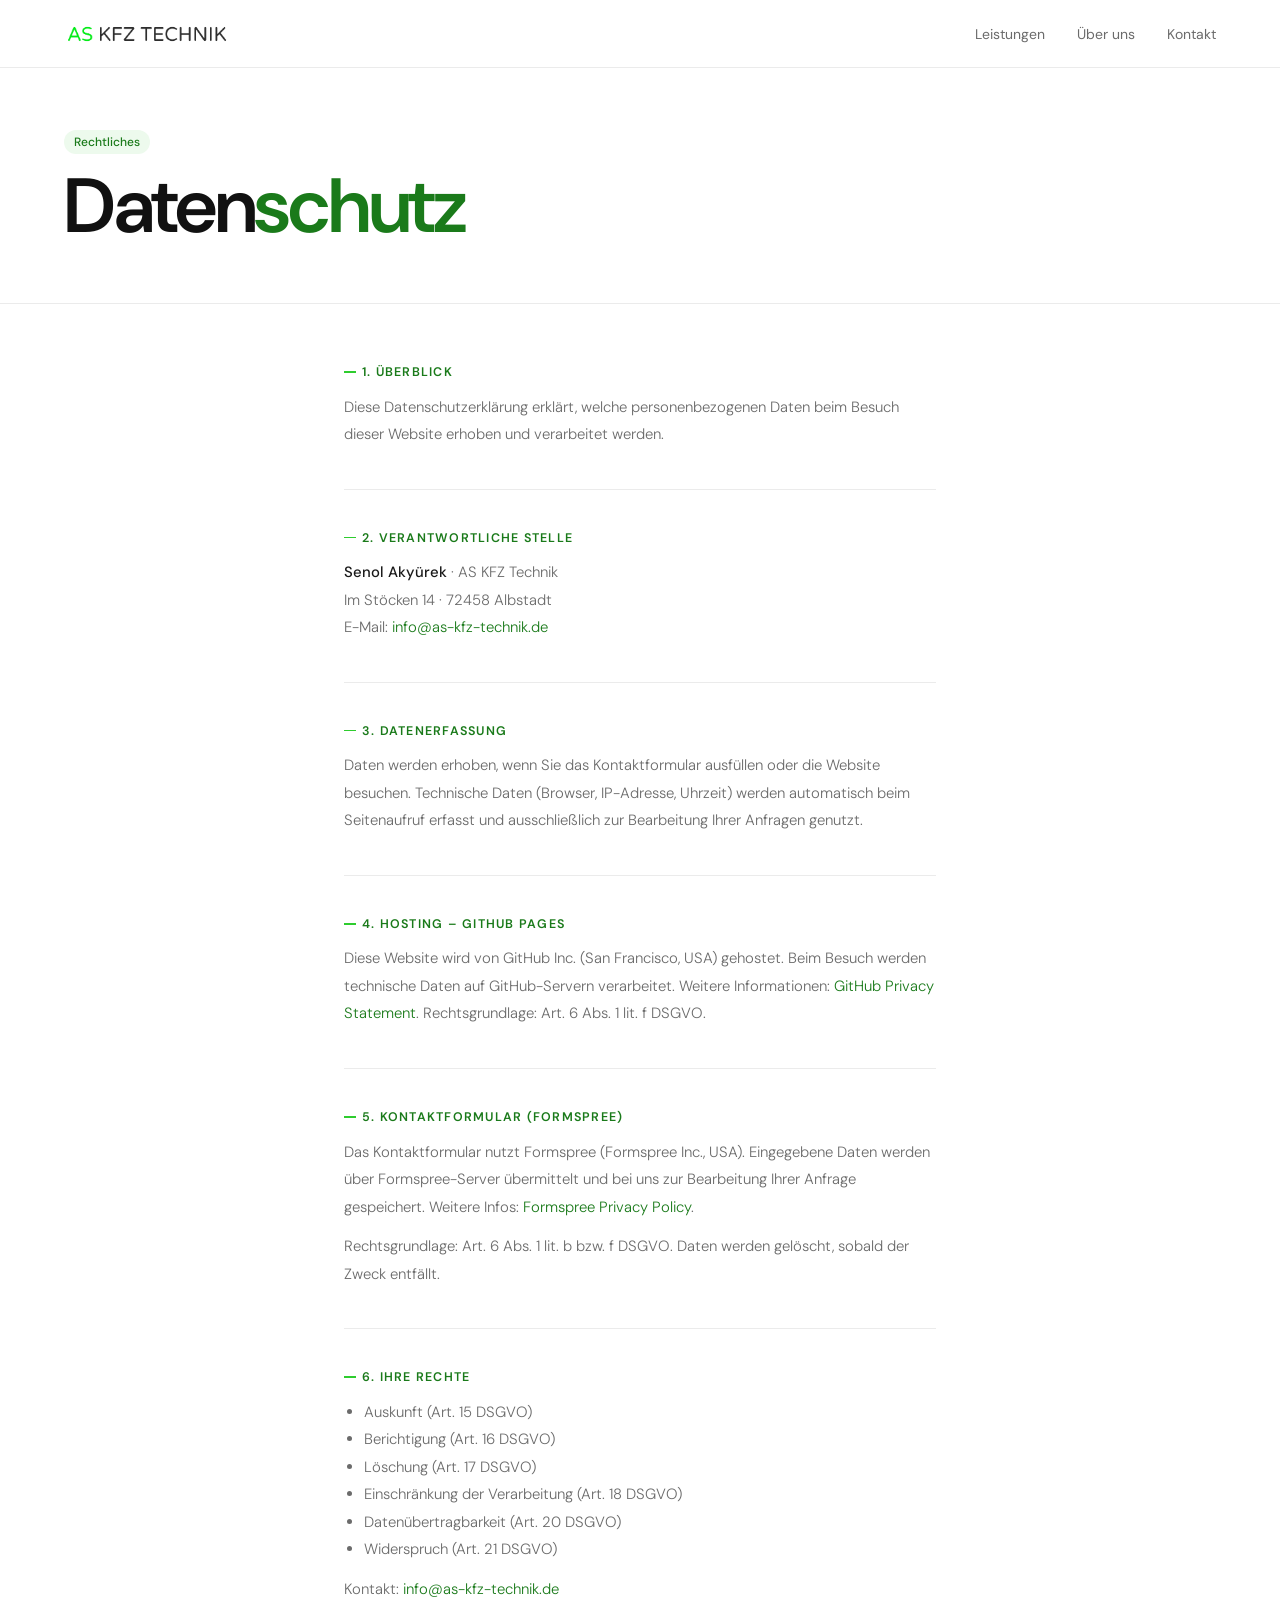
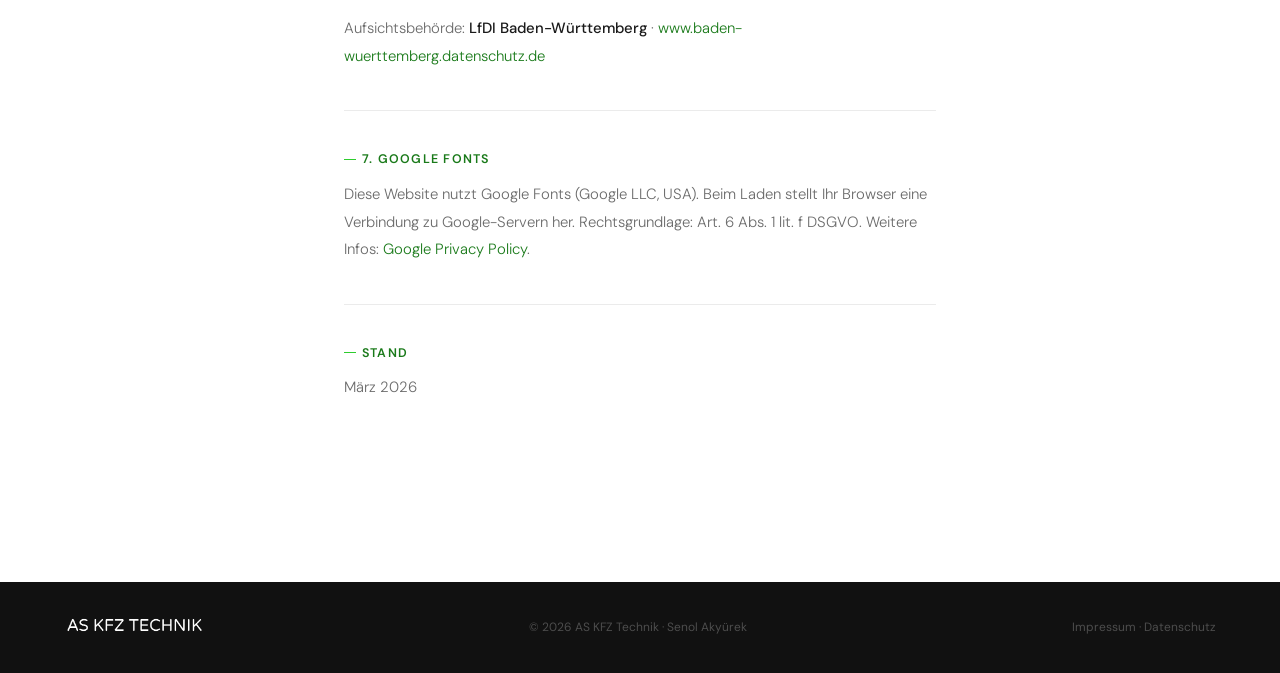
==== datenschutz.html @ 92daed66 "Add files via upload" ====
<!DOCTYPE html>
<html lang="de">
<head>
<meta charset="UTF-8">
<meta name="viewport" content="width=device-width, initial-scale=1.0">
<link rel="icon" type="image/svg+xml" href="favicon.svg">
<title>Datenschutz – AS KFZ Technik</title>
<link href="https://fonts.googleapis.com/css2?family=DM+Sans:opsz,wght@9..40,300;9..40,400;9..40,500;9..40,600&display=swap" rel="stylesheet">
<style>
*,*::before,*::after{box-sizing:border-box;margin:0;padding:0}
:root{--green:#2ECC2E;--green-bg:#EDFAED;--green-mid:#1a7a1a;--black:#111;--text:#1A1A1A;--mid:#6B6B6B;--light:#ADADAD;--border:#EBEBEB;--bg:#F7F7F7;--white:#FFFFFF;--radius:10px;--sans:'DM Sans',sans-serif;}
body{font-family:var(--sans);background:var(--white);color:var(--text)}
nav{position:fixed;top:0;left:0;right:0;z-index:100;display:flex;align-items:center;justify-content:space-between;padding:0 5vw;height:68px;background:rgba(255,255,255,0.94);backdrop-filter:blur(16px);border-bottom:1px solid var(--border)}
.nav-logo img{height:26px;display:block}
.nav-links{display:flex;align-items:center;gap:2rem;list-style:none}
.nav-links a{font-size:.875rem;color:var(--mid);text-decoration:none;transition:color .2s}
.nav-links a:hover{color:var(--text)}
.page-header{padding:130px 5vw 60px;border-bottom:1px solid var(--border)}
.eyebrow{display:inline-flex;align-items:center;gap:7px;font-size:.75rem;font-weight:500;color:var(--green-mid);background:var(--green-bg);padding:4px 10px;border-radius:20px;margin-bottom:1rem}
.page-title{font-size:clamp(2.5rem,6vw,5.5rem);font-weight:600;letter-spacing:-.03em;color:var(--black);line-height:.95}
.page-title em{font-style:normal;color:var(--green-mid)}
.content{max-width:720px;margin:0 auto;padding:60px 5vw 100px}
.block{margin-bottom:2.5rem;padding-bottom:2.5rem;border-bottom:1px solid var(--border)}
.block:last-child{border-bottom:none}
.block-title{font-size:.78rem;font-weight:600;text-transform:uppercase;letter-spacing:.1em;color:var(--green-mid);margin-bottom:.85rem;display:flex;align-items:center;gap:6px}
.block-title::before{content:'';width:12px;height:1.5px;background:var(--green)}
.block p{font-size:.93rem;font-weight:300;color:var(--mid);line-height:1.85;margin-bottom:.75rem}
.block p:last-child{margin-bottom:0}
.block p strong{font-weight:500;color:var(--text)}
.block a{color:var(--green-mid);text-decoration:none}
.block a:hover{text-decoration:underline}
.block ul{margin:.5rem 0 .75rem 1.25rem}
.block ul li{font-size:.93rem;font-weight:300;color:var(--mid);line-height:1.85}
footer{background:var(--black);padding:2rem 5vw;display:flex;align-items:center;justify-content:space-between;flex-wrap:wrap;gap:1rem}
.f-logo img{height:22px}
.f-copy{font-size:.75rem;color:rgba(255,255,255,.25)}
.f-copy a{color:inherit;text-decoration:none}
.f-copy a:hover{color:rgba(255,255,255,.6)}
.nav-hamburger{display:none;flex-direction:column;gap:5px;cursor:pointer;background:none;border:none;padding:4px}.nav-hamburger span{display:block;width:22px;height:2px;background:var(--text);border-radius:2px;transition:transform .25s,opacity .25s}nav.nav-open .nh-1{transform:translateY(7px) rotate(45deg)}nav.nav-open .nh-2{opacity:0}nav.nav-open .nh-3{transform:translateY(-7px) rotate(-45deg)}@media(max-width:640px){.nav-hamburger{display:flex}.nav-links{display:none;position:fixed;top:68px;left:0;right:0;flex-direction:column;gap:0;z-index:199;background:var(--white);border-bottom:1px solid var(--border);padding:.5rem 5vw 1rem}nav.nav-open .nav-links{display:flex}.nav-links li{width:100%}.nav-links a{display:block;padding:.75rem 0;border-bottom:1px solid var(--border);font-size:.9rem;color:var(--text)!important;background:none!important;border-radius:0!important;transform:none!important}.nav-links li:last-child a{border-bottom:none}}
</style>
</head>
<body>
<nav id="nav">
  <a href="index.html" class="nav-logo"><img src="askfzlogo2.png" alt="AS KFZ Technik"></a>
  <button class="nav-hamburger" aria-label="Menü öffnen">
    <span class="nh-1"></span><span class="nh-2"></span><span class="nh-3"></span>
  </button>
  <ul class="nav-links">
    <li><a href="index.html#leistungen">Leistungen</a></li>
    <li><a href="index.html#ueber">Über uns</a></li>
    <li><a href="index.html#kontakt">Kontakt</a></li>
  </ul>
</nav>
<div class="page-header">
  <div class="eyebrow">Rechtliches</div>
  <h1 class="page-title">Daten<em>schutz</em></h1>
</div>
<div class="content">
  <div class="block"><div class="block-title">1. Überblick</div><p>Diese Datenschutzerklärung erklärt, welche personenbezogenen Daten beim Besuch dieser Website erhoben und verarbeitet werden.</p></div>
  <div class="block"><div class="block-title">2. Verantwortliche Stelle</div><p><strong>Senol Akyürek</strong> · AS KFZ Technik<br>Im Stöcken 14 · 72458 Albstadt<br>E-Mail: <a href="mailto:info@as-kfz-technik.de">info@as-kfz-technik.de</a></p></div>
  <div class="block"><div class="block-title">3. Datenerfassung</div><p>Daten werden erhoben, wenn Sie das Kontaktformular ausfüllen oder die Website besuchen. Technische Daten (Browser, IP-Adresse, Uhrzeit) werden automatisch beim Seitenaufruf erfasst und ausschließlich zur Bearbeitung Ihrer Anfragen genutzt.</p></div>
  <div class="block"><div class="block-title">4. Hosting – GitHub Pages</div><p>Diese Website wird von GitHub Inc. (San Francisco, USA) gehostet. Beim Besuch werden technische Daten auf GitHub-Servern verarbeitet. Weitere Informationen: <a href="https://docs.github.com/de/site-policy/privacy-policies/github-privacy-statement" target="_blank" rel="noopener noreferrer">GitHub Privacy Statement</a>. Rechtsgrundlage: Art. 6 Abs. 1 lit. f DSGVO.</p></div>
  <div class="block"><div class="block-title">5. Kontaktformular (Formspree)</div><p>Das Kontaktformular nutzt Formspree (Formspree Inc., USA). Eingegebene Daten werden über Formspree-Server übermittelt und bei uns zur Bearbeitung Ihrer Anfrage gespeichert. Weitere Infos: <a href="https://formspree.io/legal/privacy-policy" target="_blank" rel="noopener noreferrer">Formspree Privacy Policy</a>.</p><p>Rechtsgrundlage: Art. 6 Abs. 1 lit. b bzw. f DSGVO. Daten werden gelöscht, sobald der Zweck entfällt.</p></div>
  <div class="block"><div class="block-title">6. Ihre Rechte</div>
    <ul>
      <li>Auskunft (Art. 15 DSGVO)</li>
      <li>Berichtigung (Art. 16 DSGVO)</li>
      <li>Löschung (Art. 17 DSGVO)</li>
      <li>Einschränkung der Verarbeitung (Art. 18 DSGVO)</li>
      <li>Datenübertragbarkeit (Art. 20 DSGVO)</li>
      <li>Widerspruch (Art. 21 DSGVO)</li>
    </ul>
    <p>Kontakt: <a href="mailto:info@as-kfz-technik.de">info@as-kfz-technik.de</a></p>
    <p>Aufsichtsbehörde: <strong>LfDI Baden-Württemberg</strong> · <a href="https://www.baden-wuerttemberg.datenschutz.de" target="_blank" rel="noopener noreferrer">www.baden-wuerttemberg.datenschutz.de</a></p>
  </div>
  <div class="block"><div class="block-title">7. Google Fonts</div><p>Diese Website nutzt Google Fonts (Google LLC, USA). Beim Laden stellt Ihr Browser eine Verbindung zu Google-Servern her. Rechtsgrundlage: Art. 6 Abs. 1 lit. f DSGVO. Weitere Infos: <a href="https://policies.google.com/privacy" target="_blank" rel="noopener noreferrer">Google Privacy Policy</a>.</p></div>
  <div class="block"><div class="block-title">Stand</div><p>März 2026</p></div>
</div>
<footer>
  <div class="f-logo"><img src="askfzlogo2.png" alt="AS KFZ Technik" style="filter:brightness(0) invert(1);"></div>
  <div class="f-copy">&copy; 2026 AS KFZ Technik · Senol Akyürek</div>
  <div class="f-copy"><a href="impressum.html">Impressum</a> · <a href="datenschutz.html">Datenschutz</a></div>
</footer>
<script>
document.querySelector('.nav-hamburger').addEventListener('click', () => {
  document.getElementById('nav').classList.toggle('nav-open');
});
document.querySelectorAll('.nav-links a').forEach(a => {
  a.addEventListener('click', () => document.getElementById('nav').classList.remove('nav-open'));
});
</script>
</body>
</html>
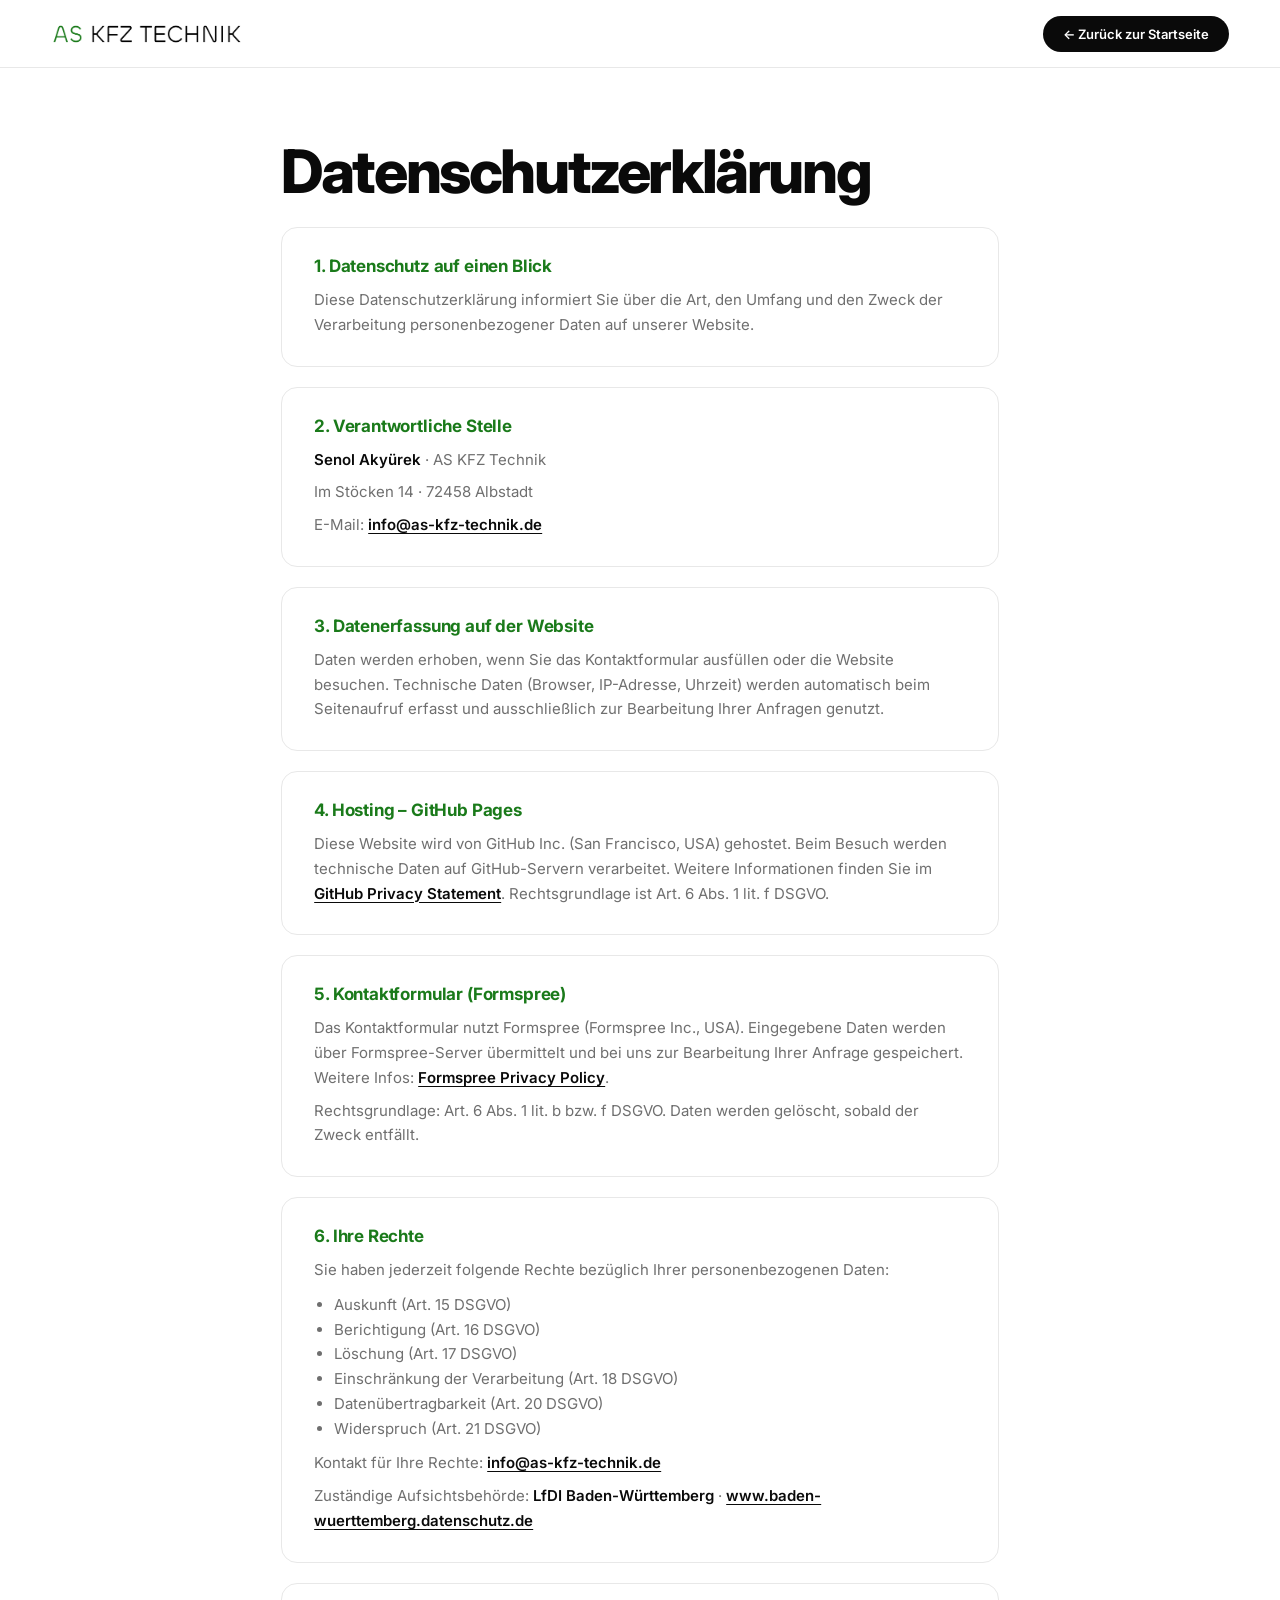
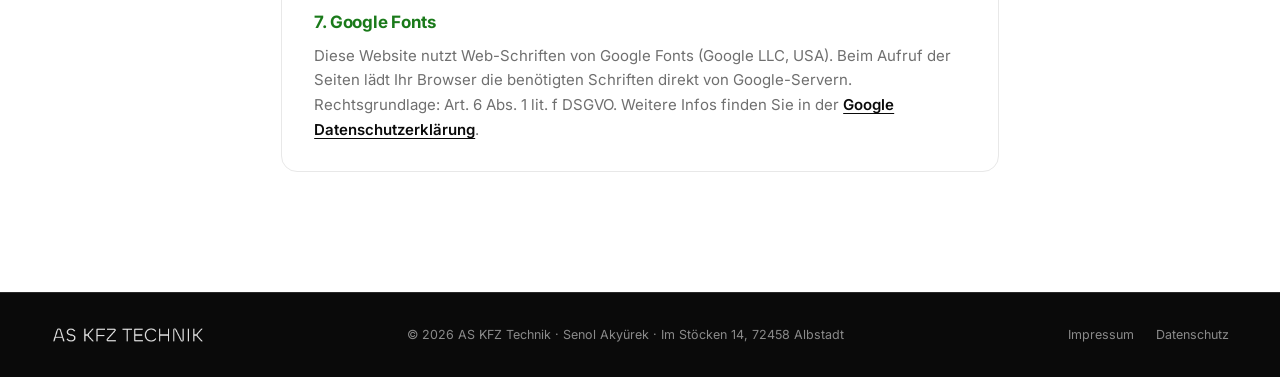
==== commit 7e91fee3: "Add files via upload" ====
--- a/datenschutz.html
+++ b/datenschutz.html
@@ -1,93 +1,83 @@
-<!DOCTYPE html>
+﻿<!doctype html>
 <html lang="de">
 <head>
-<meta charset="UTF-8">
-<meta name="viewport" content="width=device-width, initial-scale=1.0">
-<link rel="icon" type="image/svg+xml" href="favicon.svg">
-<title>Datenschutz – AS KFZ Technik</title>
-<link href="https://fonts.googleapis.com/css2?family=DM+Sans:opsz,wght@9..40,300;9..40,400;9..40,500;9..40,600&display=swap" rel="stylesheet">
-<style>
-*,*::before,*::after{box-sizing:border-box;margin:0;padding:0}
-:root{--green:#2ECC2E;--green-bg:#EDFAED;--green-mid:#1a7a1a;--black:#111;--text:#1A1A1A;--mid:#6B6B6B;--light:#ADADAD;--border:#EBEBEB;--bg:#F7F7F7;--white:#FFFFFF;--radius:10px;--sans:'DM Sans',sans-serif;}
-body{font-family:var(--sans);background:var(--white);color:var(--text)}
-nav{position:fixed;top:0;left:0;right:0;z-index:100;display:flex;align-items:center;justify-content:space-between;padding:0 5vw;height:68px;background:rgba(255,255,255,0.94);backdrop-filter:blur(16px);border-bottom:1px solid var(--border)}
-.nav-logo img{height:26px;display:block}
-.nav-links{display:flex;align-items:center;gap:2rem;list-style:none}
-.nav-links a{font-size:.875rem;color:var(--mid);text-decoration:none;transition:color .2s}
-.nav-links a:hover{color:var(--text)}
-.page-header{padding:130px 5vw 60px;border-bottom:1px solid var(--border)}
-.eyebrow{display:inline-flex;align-items:center;gap:7px;font-size:.75rem;font-weight:500;color:var(--green-mid);background:var(--green-bg);padding:4px 10px;border-radius:20px;margin-bottom:1rem}
-.page-title{font-size:clamp(2.5rem,6vw,5.5rem);font-weight:600;letter-spacing:-.03em;color:var(--black);line-height:.95}
-.page-title em{font-style:normal;color:var(--green-mid)}
-.content{max-width:720px;margin:0 auto;padding:60px 5vw 100px}
-.block{margin-bottom:2.5rem;padding-bottom:2.5rem;border-bottom:1px solid var(--border)}
-.block:last-child{border-bottom:none}
-.block-title{font-size:.78rem;font-weight:600;text-transform:uppercase;letter-spacing:.1em;color:var(--green-mid);margin-bottom:.85rem;display:flex;align-items:center;gap:6px}
-.block-title::before{content:'';width:12px;height:1.5px;background:var(--green)}
-.block p{font-size:.93rem;font-weight:300;color:var(--mid);line-height:1.85;margin-bottom:.75rem}
-.block p:last-child{margin-bottom:0}
-.block p strong{font-weight:500;color:var(--text)}
-.block a{color:var(--green-mid);text-decoration:none}
-.block a:hover{text-decoration:underline}
-.block ul{margin:.5rem 0 .75rem 1.25rem}
-.block ul li{font-size:.93rem;font-weight:300;color:var(--mid);line-height:1.85}
-footer{background:var(--black);padding:2rem 5vw;display:flex;align-items:center;justify-content:space-between;flex-wrap:wrap;gap:1rem}
-.f-logo img{height:22px}
-.f-copy{font-size:.75rem;color:rgba(255,255,255,.25)}
-.f-copy a{color:inherit;text-decoration:none}
-.f-copy a:hover{color:rgba(255,255,255,.6)}
-.nav-hamburger{display:none;flex-direction:column;gap:5px;cursor:pointer;background:none;border:none;padding:4px}.nav-hamburger span{display:block;width:22px;height:2px;background:var(--text);border-radius:2px;transition:transform .25s,opacity .25s}nav.nav-open .nh-1{transform:translateY(7px) rotate(45deg)}nav.nav-open .nh-2{opacity:0}nav.nav-open .nh-3{transform:translateY(-7px) rotate(-45deg)}@media(max-width:640px){.nav-hamburger{display:flex}.nav-links{display:none;position:fixed;top:68px;left:0;right:0;flex-direction:column;gap:0;z-index:199;background:var(--white);border-bottom:1px solid var(--border);padding:.5rem 5vw 1rem}nav.nav-open .nav-links{display:flex}.nav-links li{width:100%}.nav-links a{display:block;padding:.75rem 0;border-bottom:1px solid var(--border);font-size:.9rem;color:var(--text)!important;background:none!important;border-radius:0!important;transform:none!important}.nav-links li:last-child a{border-bottom:none}}
-</style>
+  <meta charset="utf-8">
+  <meta name="viewport" content="width=device-width, initial-scale=1.0">
+  <title>Datenschutzerklärung | AS KFZ Technik Albstadt</title>
+  <link rel="icon" href="favicon.svg" type="image/svg+xml">
+  <link rel="preconnect" href="https://fonts.googleapis.com">
+  <link rel="preconnect" href="https://fonts.gstatic.com" crossorigin>
+  <link href="https://fonts.googleapis.com/css2?family=Inter:wght@400;500;600;700;800&display=swap" rel="stylesheet">
+  <link rel="stylesheet" href="style.css">
 </head>
 <body>
-<nav id="nav">
-  <a href="index.html" class="nav-logo"><img src="askfzlogo2.png" alt="AS KFZ Technik"></a>
-  <button class="nav-hamburger" aria-label="Menü öffnen">
-    <span class="nh-1"></span><span class="nh-2"></span><span class="nh-3"></span>
-  </button>
-  <ul class="nav-links">
-    <li><a href="index.html#leistungen">Leistungen</a></li>
-    <li><a href="index.html#ueber">Über uns</a></li>
-    <li><a href="index.html#kontakt">Kontakt</a></li>
-  </ul>
-</nav>
-<div class="page-header">
-  <div class="eyebrow">Rechtliches</div>
-  <h1 class="page-title">Daten<em>schutz</em></h1>
-</div>
-<div class="content">
-  <div class="block"><div class="block-title">1. Überblick</div><p>Diese Datenschutzerklärung erklärt, welche personenbezogenen Daten beim Besuch dieser Website erhoben und verarbeitet werden.</p></div>
-  <div class="block"><div class="block-title">2. Verantwortliche Stelle</div><p><strong>Senol Akyürek</strong> · AS KFZ Technik<br>Im Stöcken 14 · 72458 Albstadt<br>E-Mail: <a href="mailto:info@as-kfz-technik.de">info@as-kfz-technik.de</a></p></div>
-  <div class="block"><div class="block-title">3. Datenerfassung</div><p>Daten werden erhoben, wenn Sie das Kontaktformular ausfüllen oder die Website besuchen. Technische Daten (Browser, IP-Adresse, Uhrzeit) werden automatisch beim Seitenaufruf erfasst und ausschließlich zur Bearbeitung Ihrer Anfragen genutzt.</p></div>
-  <div class="block"><div class="block-title">4. Hosting – GitHub Pages</div><p>Diese Website wird von GitHub Inc. (San Francisco, USA) gehostet. Beim Besuch werden technische Daten auf GitHub-Servern verarbeitet. Weitere Informationen: <a href="https://docs.github.com/de/site-policy/privacy-policies/github-privacy-statement" target="_blank" rel="noopener noreferrer">GitHub Privacy Statement</a>. Rechtsgrundlage: Art. 6 Abs. 1 lit. f DSGVO.</p></div>
-  <div class="block"><div class="block-title">5. Kontaktformular (Formspree)</div><p>Das Kontaktformular nutzt Formspree (Formspree Inc., USA). Eingegebene Daten werden über Formspree-Server übermittelt und bei uns zur Bearbeitung Ihrer Anfrage gespeichert. Weitere Infos: <a href="https://formspree.io/legal/privacy-policy" target="_blank" rel="noopener noreferrer">Formspree Privacy Policy</a>.</p><p>Rechtsgrundlage: Art. 6 Abs. 1 lit. b bzw. f DSGVO. Daten werden gelöscht, sobald der Zweck entfällt.</p></div>
-  <div class="block"><div class="block-title">6. Ihre Rechte</div>
-    <ul>
-      <li>Auskunft (Art. 15 DSGVO)</li>
-      <li>Berichtigung (Art. 16 DSGVO)</li>
-      <li>Löschung (Art. 17 DSGVO)</li>
-      <li>Einschränkung der Verarbeitung (Art. 18 DSGVO)</li>
-      <li>Datenübertragbarkeit (Art. 20 DSGVO)</li>
-      <li>Widerspruch (Art. 21 DSGVO)</li>
-    </ul>
-    <p>Kontakt: <a href="mailto:info@as-kfz-technik.de">info@as-kfz-technik.de</a></p>
-    <p>Aufsichtsbehörde: <strong>LfDI Baden-Württemberg</strong> · <a href="https://www.baden-wuerttemberg.datenschutz.de" target="_blank" rel="noopener noreferrer">www.baden-wuerttemberg.datenschutz.de</a></p>
-  </div>
-  <div class="block"><div class="block-title">7. Google Fonts</div><p>Diese Website nutzt Google Fonts (Google LLC, USA). Beim Laden stellt Ihr Browser eine Verbindung zu Google-Servern her. Rechtsgrundlage: Art. 6 Abs. 1 lit. f DSGVO. Weitere Infos: <a href="https://policies.google.com/privacy" target="_blank" rel="noopener noreferrer">Google Privacy Policy</a>.</p></div>
-  <div class="block"><div class="block-title">Stand</div><p>März 2026</p></div>
-</div>
-<footer>
-  <div class="f-logo"><img src="askfzlogo2.png" alt="AS KFZ Technik" style="filter:brightness(0) invert(1);"></div>
-  <div class="f-copy">&copy; 2026 AS KFZ Technik · Senol Akyürek</div>
-  <div class="f-copy"><a href="impressum.html">Impressum</a> · <a href="datenschutz.html">Datenschutz</a></div>
-</footer>
-<script>
-document.querySelector('.nav-hamburger').addEventListener('click', () => {
-  document.getElementById('nav').classList.toggle('nav-open');
-});
-document.querySelectorAll('.nav-links a').forEach(a => {
-  a.addEventListener('click', () => document.getElementById('nav').classList.remove('nav-open'));
-});
-</script>
+  <header class="site-header stuck" id="header">
+    <div class="header-left">
+      <a class="brand" href="index.html" aria-label="AS KFZ Technik Startseite"><img src="LOGO.png" alt="AS KFZ Technik"></a>
+    </div>
+    <div class="header-right">
+      <a class="call-button" href="index.html">← Zurück zur Startseite</a>
+    </div>
+  </header>
+
+  <main class="subpage-container">
+    <h1 class="subpage-title">Datenschutzerklärung</h1>
+
+    <div class="legal-block">
+      <h3>1. Datenschutz auf einen Blick</h3>
+      <p>Diese Datenschutzerklärung informiert Sie über die Art, den Umfang und den Zweck der Verarbeitung personenbezogener Daten auf unserer Website.</p>
+    </div>
+
+    <div class="legal-block">
+      <h3>2. Verantwortliche Stelle</h3>
+      <p><strong>Senol Akyürek</strong> · AS KFZ Technik</p>
+      <p>Im Stöcken 14 · 72458 Albstadt</p>
+      <p>E-Mail: <a href="mailto:info@as-kfz-technik.de">info@as-kfz-technik.de</a></p>
+    </div>
+
+    <div class="legal-block">
+      <h3>3. Datenerfassung auf der Website</h3>
+      <p>Daten werden erhoben, wenn Sie das Kontaktformular ausfüllen oder die Website besuchen. Technische Daten (Browser, IP-Adresse, Uhrzeit) werden automatisch beim Seitenaufruf erfasst und ausschließlich zur Bearbeitung Ihrer Anfragen genutzt.</p>
+    </div>
+
+    <div class="legal-block">
+      <h3>4. Hosting – GitHub Pages</h3>
+      <p>Diese Website wird von GitHub Inc. (San Francisco, USA) gehostet. Beim Besuch werden technische Daten auf GitHub-Servern verarbeitet. Weitere Informationen finden Sie im <a href="https://docs.github.com/de/site-policy/privacy-policies/github-privacy-statement" target="_blank" rel="noopener">GitHub Privacy Statement</a>. Rechtsgrundlage ist Art. 6 Abs. 1 lit. f DSGVO.</p>
+    </div>
+
+    <div class="legal-block">
+      <h3>5. Kontaktformular (Formspree)</h3>
+      <p>Das Kontaktformular nutzt Formspree (Formspree Inc., USA). Eingegebene Daten werden über Formspree-Server übermittelt und bei uns zur Bearbeitung Ihrer Anfrage gespeichert. Weitere Infos: <a href="https://formspree.io/legal/privacy-policy" target="_blank" rel="noopener">Formspree Privacy Policy</a>.</p>
+      <p style="margin-top: 8px;">Rechtsgrundlage: Art. 6 Abs. 1 lit. b bzw. f DSGVO. Daten werden gelöscht, sobald der Zweck entfällt.</p>
+    </div>
+
+    <div class="legal-block">
+      <h3>6. Ihre Rechte</h3>
+      <p>Sie haben jederzeit folgende Rechte bezüglich Ihrer personenbezogenen Daten:</p>
+      <ul>
+        <li>Auskunft (Art. 15 DSGVO)</li>
+        <li>Berichtigung (Art. 16 DSGVO)</li>
+        <li>Löschung (Art. 17 DSGVO)</li>
+        <li>Einschränkung der Verarbeitung (Art. 18 DSGVO)</li>
+        <li>Datenübertragbarkeit (Art. 20 DSGVO)</li>
+        <li>Widerspruch (Art. 21 DSGVO)</li>
+      </ul>
+      <p style="margin-top: 10px;">Kontakt für Ihre Rechte: <a href="mailto:info@as-kfz-technik.de">info@as-kfz-technik.de</a></p>
+      <p style="margin-top: 8px;">Zuständige Aufsichtsbehörde: <strong>LfDI Baden-Württemberg</strong> · <a href="https://www.baden-wuerttemberg.datenschutz.de/" target="_blank" rel="noopener">www.baden-wuerttemberg.datenschutz.de</a></p>
+    </div>
+
+    <div class="legal-block">
+      <h3>7. Google Fonts</h3>
+      <p>Diese Website nutzt Web-Schriften von Google Fonts (Google LLC, USA). Beim Aufruf der Seiten lädt Ihr Browser die benötigten Schriften direkt von Google-Servern. Rechtsgrundlage: Art. 6 Abs. 1 lit. f DSGVO. Weitere Infos finden Sie in der <a href="https://policies.google.com/privacy" target="_blank" rel="noopener">Google Datenschutzerklärung</a>.</p>
+    </div>
+  </main>
+
+  <footer>
+    <div class="footer-inner">
+      <img src="LOGO.png" alt="AS KFZ Technik">
+      <span>© 2026 AS KFZ Technik · Senol Akyürek · Im Stöcken 14, 72458 Albstadt</span>
+      <span class="footer-links"><a href="impressum.html">Impressum</a><a href="datenschutz.html">Datenschutz</a></span>
+    </div>
+  </footer>
 </body>
 </html>
--- a/style.css
+++ b/style.css
@@ -0,0 +1,638 @@
+:root {
+  --bg: #ffffff;
+  --ink: #0a0a0a;
+  --grey: #6f6f6f;
+  --grey-light: #a3a3a3;
+  --line: #e8e8e8;
+  --green: #1a7a1a;
+  --font: "Inter", -apple-system, sans-serif;
+  --ease: cubic-bezier(.22, 1, .36, 1);
+}
+
+* { box-sizing: border-box; margin: 0; padding: 0; }
+html { scroll-behavior: smooth; }
+body { background: var(--bg); color: var(--ink); font-family: var(--font); overflow-x: hidden; }
+a { color: inherit; }
+button, input, select, textarea { font: inherit; }
+img { display: block; max-width: 100%; }
+a:focus-visible, button:focus-visible, input:focus-visible, select:focus-visible, textarea:focus-visible {
+  outline: 2px solid var(--green);
+  outline-offset: 3px;
+}
+::selection { background: var(--ink); color: var(--bg); }
+::-webkit-scrollbar { width: 4px; }
+::-webkit-scrollbar-track { background: var(--bg); }
+::-webkit-scrollbar-thumb { background: var(--ink); }
+
+/* ── Header ── */
+.site-header {
+  align-items: center;
+  background: rgba(255, 255, 255, .65);
+  backdrop-filter: blur(14px);
+  border-bottom: 1px solid transparent;
+  display: flex;
+  height: 68px;
+  justify-content: space-between;
+  left: 0;
+  padding: 0 max(24px, 4vw);
+  position: fixed;
+  right: 0;
+  top: 0;
+  transition: border-color .3s;
+  z-index: 50;
+}
+.site-header.stuck { border-bottom-color: var(--line); }
+.header-left { align-items: center; display: flex; gap: 18px; }
+.brand img { height: 30px; transition: filter .3s; width: auto; }
+.header-right { align-items: center; display: flex; gap: 18px; }
+.status { align-items: center; color: var(--grey); display: flex; font-size: 12.5px; font-weight: 500; gap: 7px; }
+.status i { background: var(--green); border-radius: 50%; display: block; height: 7px; position: relative; width: 7px; }
+.status i::after { animation: ping 2.4s ease-out infinite; background: var(--green); border-radius: 50%; content: ""; inset: 0; position: absolute; }
+.status.closed i { background: var(--grey-light); }
+.status.closed i::after { display: none; }
+@keyframes ping { 0% { opacity: .6; transform: scale(1); } 100% { opacity: 0; transform: scale(3.2); } }
+.call-button { background: var(--ink); border-radius: 100px; color: var(--bg); font-size: 13px; font-weight: 600; padding: 10px 20px; text-decoration: none; transition: opacity .2s, background .3s, color .3s; }
+.call-button:hover { opacity: .78; }
+
+/* ── Menü-Button (drei Striche) ── */
+.menu-button { background: none; border: 0; cursor: pointer; display: grid; gap: 5px; height: 34px; padding: 0; place-content: center; width: 34px; }
+.menu-button span { background: var(--ink); display: block; height: 2px; transition: transform .35s var(--ease), opacity .25s, background .3s; width: 22px; }
+body.menu-open .menu-button span { background: var(--bg); }
+body.menu-open .menu-button span:nth-child(1) { transform: translateY(7px) rotate(45deg); }
+body.menu-open .menu-button span:nth-child(2) { opacity: 0; }
+body.menu-open .menu-button span:nth-child(3) { transform: translateY(-7px) rotate(-45deg); }
+
+body.menu-open { overflow: hidden; }
+body.menu-open .site-header { backdrop-filter: none; background: transparent; border-bottom-color: transparent; }
+body.menu-open .brand img { filter: brightness(0) invert(1); }
+body.menu-open .status { opacity: 0; pointer-events: none; }
+body.menu-open .call-button { background: var(--bg); color: var(--ink); }
+
+/* ── Vollbild-Menü ── */
+.menu {
+  background: var(--ink); color: var(--bg); inset: 0; opacity: 0; overflow-y: auto;
+  padding: 132px max(24px, 4vw) 48px; pointer-events: none; position: fixed;
+  transition: opacity .4s var(--ease), visibility .4s; visibility: hidden; z-index: 45;
+}
+body.menu-open .menu { opacity: 1; pointer-events: auto; visibility: visible; }
+.menu-list { list-style: none; }
+.menu-list li { overflow: hidden; }
+.menu-list a {
+  align-items: baseline; border-bottom: 1px solid #242424; color: var(--bg); display: flex; gap: 20px;
+  font-size: clamp(32px, 5.6vw, 72px); font-weight: 800; letter-spacing: -.042em; line-height: 1.1;
+  padding: 18px 0; text-decoration: none; transform: translateY(105%);
+  transition: transform .65s var(--ease), color .25s;
+}
+body.menu-open .menu-list a { transform: none; }
+.menu-list li:nth-child(1) a { transition-delay: .06s; }
+.menu-list li:nth-child(2) a { transition-delay: .12s; }
+.menu-list li:nth-child(3) a { transition-delay: .18s; }
+.menu-list li:nth-child(4) a { transition-delay: .24s; }
+.menu-list li:nth-child(5) a { transition-delay: .30s; }
+.menu-list a small { color: #6f6f6f; font-size: 13px; font-weight: 600; letter-spacing: 0; }
+.menu-list a:hover { color: #7ddb7d; }
+.menu-foot { display: flex; flex-wrap: wrap; gap: 16px 54px; margin-top: 52px; opacity: 0; transition: opacity .5s var(--ease) .38s; }
+.menu-foot small { color: #6f6f6f; display: block; font-size: 11px; font-weight: 600; letter-spacing: .08em; text-transform: uppercase; }
+.menu-foot a, .menu-foot span { display: inline-block; font-size: 15px; font-weight: 600; margin-top: 5px; text-decoration: none; }
+.menu-foot a:hover { color: #7ddb7d; }
+body.menu-open .menu-foot { opacity: 1; }
+
+/* ── Hero ── */
+.hero { padding: 148px max(24px, 4vw) 0; }
+.hero-kicker { align-items: center; color: var(--grey); display: flex; font-size: 13px; font-weight: 500; gap: 10px; }
+.hero-kicker b { color: var(--ink); font-weight: 600; }
+.hero-kicker em { background: var(--line); font-style: normal; height: 1px; width: 40px; }
+.hero h1 { font-size: clamp(44px, 7.6vw, 116px); font-weight: 800; letter-spacing: -.05em; line-height: .94; margin: 20px 0 0; }
+.hero h1 .line { display: block; overflow: hidden; padding-bottom: .12em; }
+.hero h1 .line > span { display: block; }
+.stroke {
+  -webkit-text-stroke: clamp(1.75px, .18vw, 3.4px) var(--ink);
+  color: var(--bg);
+  paint-order: stroke fill;
+}
+.hero-row { align-items: flex-end; display: flex; gap: 40px; justify-content: space-between; margin-top: 30px; }
+.hero-copy { max-width: 590px; }
+.hero-copy strong { display: block; font-size: 20px; font-weight: 700; letter-spacing: -.02em; line-height: 1.3; }
+.hero-copy p { color: var(--grey); font-size: 15.5px; line-height: 1.65; margin-top: 10px; }
+.hero-process-link { align-items: center; color: var(--green); display: inline-flex; font-size: 14px; font-weight: 600; gap: 6px; margin-top: 12px; text-decoration: none; transition: color .2s; }
+.hero-process-link i { display: inline-block; font-style: normal; transition: transform .3s var(--ease); }
+.hero-process-link:hover { color: var(--ink); }
+.hero-process-link:hover i { transform: translateX(4px); }
+.hero-ctas { display: flex; flex: none; gap: 12px; }
+.button-solid { align-items: center; background: var(--ink); border: 1px solid var(--ink); border-radius: 100px; color: var(--bg); display: inline-flex; font-size: 14px; font-weight: 600; gap: 10px; padding: 15px 26px; text-decoration: none; transition: opacity .2s; }
+.button-solid:hover { opacity: .8; }
+.button-solid i { display: inline-block; font-style: normal; transition: transform .35s var(--ease); }
+.button-solid:hover i { transform: translateX(5px); }
+.button-ghost { align-items: center; background: transparent; border: 1px solid var(--line); border-radius: 100px; color: var(--ink); display: inline-flex; font-size: 14px; font-weight: 600; padding: 15px 26px; text-decoration: none; transition: border-color .25s; }
+.button-ghost:hover { border-color: var(--ink); }
+    /* Google Rating Badge */
+    .hero-rating { align-items: center; display: flex; gap: 10px; margin-top: 20px; font-size: 13.5px; }
+    .hero-rating .stars { color: #f59e0b; font-size: 15px; letter-spacing: 2px; }
+    .hero-rating .rating-text { color: var(--grey); }
+    .hero-rating .rating-text strong { color: var(--ink); font-weight: 700; }
+/* Hero-Bild mit Parallax + Statleiste */
+.hero-visual { height: 66vh; margin-top: 44px; min-height: 380px; overflow: hidden; position: relative; }
+.hero-visual img { height: 128%; left: 0; object-fit: cover; object-position: 60% 42%; position: absolute; top: -14%; width: 100%; will-change: transform; }
+.hero-stats {
+  backdrop-filter: blur(16px); background: rgba(255, 255, 255, .9); bottom: 0; display: grid;
+  grid-template-columns: repeat(3, 1fr); left: 0; position: absolute; right: 0;
+}
+.hero-stat { border-right: 1px solid var(--line); padding: 22px 26px; }
+.hero-stat:last-child { border-right: 0; }
+.hero-stat strong { display: block; font-size: clamp(26px, 2.8vw, 40px); font-weight: 800; letter-spacing: -.035em; line-height: 1; }
+.hero-stat span { color: var(--grey); display: block; font-size: 12.5px; margin-top: 6px; }
+
+/* ── Sections ── */
+.section { padding: 130px max(24px, 4vw) 0; }
+.section-head { margin-bottom: 46px; max-width: 720px; }
+.section-label { color: var(--green); font-size: 12px; font-weight: 600; letter-spacing: .1em; text-transform: uppercase; }
+.section-title { font-size: clamp(34px, 4.6vw, 64px); font-weight: 800; letter-spacing: -.038em; line-height: 1.02; margin-top: 14px; }
+.section-sub { color: var(--grey); font-size: 16px; line-height: 1.65; margin-top: 16px; max-width: 520px; }
+
+/* ── Vorher / Nachher ── */
+.case-bar { align-items: flex-end; border-bottom: 1px solid var(--line); display: flex; gap: 26px; margin-bottom: 26px; padding-bottom: 14px; }
+.case-tab { background: none; border: 0; color: var(--grey-light); cursor: pointer; font-size: 14px; font-weight: 600; padding: 6px 0; position: relative; transition: color .25s; }
+.case-tab::after { background: var(--ink); bottom: -15px; content: ""; height: 2px; left: 0; position: absolute; transform: scaleX(0); transform-origin: left; transition: transform .35s var(--ease); width: 100%; }
+.case-tab.active { color: var(--ink); }
+.case-tab.active::after { transform: scaleX(1); }
+.case-tab small { color: var(--grey-light); font-size: 11px; font-weight: 600; margin-right: 8px; }
+
+.compare-showcase { margin-inline: auto; width: min(82vw, 820px); }
+.compare { aspect-ratio: 2 / 1; cursor: ew-resize; overflow: hidden; position: relative; touch-action: pan-y; user-select: none; }
+.compare img { height: 100%; inset: 0; object-fit: cover; position: absolute; width: 100%; }
+.compare-before { clip-path: inset(0 50% 0 0); inset: 0; position: absolute; }
+.compare-line { background: var(--bg); bottom: 0; left: 50%; position: absolute; top: 0; width: 2px; z-index: 4; }
+.compare-handle {
+  align-items: center; background: var(--bg); border-radius: 50%; box-shadow: 0 3px 18px rgba(0,0,0,.25);
+  color: var(--ink); display: flex; font-size: 14px; height: 48px; justify-content: center; left: 50%;
+  position: absolute; top: 50%; transform: translate(-50%, -50%); transition: transform .25s var(--ease); width: 48px;
+}
+.compare:hover .compare-handle { transform: translate(-50%, -50%) scale(1.08); }
+.compare-tag { background: var(--bg); font-size: 11px; font-weight: 600; letter-spacing: .06em; padding: 7px 11px; position: absolute; text-transform: uppercase; top: 16px; z-index: 3; }
+.compare-tag.before { left: 16px; }
+.compare-tag.after { right: 16px; }
+.compare-meta { border-bottom: 1px solid var(--line); display: grid; gap: 8px 34px; grid-template-columns: repeat(2, 1fr); padding: 20px 0; }
+.compare-meta span { color: var(--grey); display: block; font-size: 12px; }
+.compare-meta strong { display: block; font-size: 14px; font-weight: 600; margin-top: 4px; }
+
+/* ── Leistungen ── */
+.service-list { border-top: 1px solid var(--ink); }
+.service-row { border-bottom: 1px solid var(--line); }
+.service-button { align-items: baseline; background: none; border: 0; color: var(--ink); cursor: pointer; display: grid; gap: 24px; grid-template-columns: 64px 1fr auto; padding: 28px 0; text-align: left; width: 100%; }
+.service-index { color: var(--grey-light); font-size: 13px; font-weight: 600; }
+.service-name { font-size: clamp(22px, 2.8vw, 38px); font-weight: 700; letter-spacing: -.028em; line-height: 1.05; transition: transform .35s var(--ease); }
+.service-button:hover .service-name { transform: translateX(10px); }
+.service-toggle { color: var(--grey-light); font-size: 24px; font-weight: 300; transition: transform .3s var(--ease), color .3s; }
+.service-row.open .service-toggle { color: var(--ink); transform: rotate(45deg); }
+.service-detail { display: grid; grid-template-rows: 0fr; transition: grid-template-rows .35s var(--ease); }
+.service-row.open .service-detail { grid-template-rows: 1fr; }
+.service-detail > div { overflow: hidden; }
+.service-detail p { color: var(--grey); font-size: 15px; line-height: 1.7; margin: 0 0 30px 88px; max-width: 560px; }
+
+/* ── Meisterbetrieb ── */
+.owner { display: grid; gap: 0; grid-template-columns: 1.05fr .95fr; align-items: center; }
+.owner-photo { overflow: hidden; position: relative; }
+.owner-photo img { aspect-ratio: 4 / 4.6; object-fit: cover; object-position: 55% center; transform: scale(1.06); width: 100%; will-change: transform; }
+.owner-copy { background: var(--bg); margin-left: -70px; padding: 62px 0 62px 62px; position: relative; z-index: 2; }
+.owner-quote { font-size: clamp(24px, 2.9vw, 40px); font-weight: 700; letter-spacing: -.03em; line-height: 1.14; margin-top: 16px; }
+.owner-copy p { color: var(--grey); font-size: 16px; line-height: 1.75; margin-top: 22px; max-width: 440px; }
+
+/* ── Ablauf / Prozess ── */
+.process-timeline {
+  display: grid;
+  gap: 20px;
+  grid-template-columns: repeat(4, 1fr);
+  margin-top: 10px;
+}
+.process-step {
+  background: var(--bg);
+  border: 1px solid var(--line);
+  border-radius: 16px;
+  padding: 30px 24px;
+  position: relative;
+  transition: border-color .35s, transform .35s var(--ease), box-shadow .35s;
+}
+.process-step::before {
+  background: var(--ink);
+  border-radius: 3px 3px 0 0;
+  content: "";
+  height: 3px;
+  left: 24px;
+  opacity: 0;
+  position: absolute;
+  right: 24px;
+  top: -1px;
+  transition: opacity .35s;
+}
+.process-step:hover {
+  border-color: var(--ink);
+  box-shadow: 0 14px 32px rgba(0, 0, 0, .06);
+  transform: translateY(-5px);
+}
+.process-step:hover::before {
+  opacity: 1;
+}
+.process-top {
+  align-items: center;
+  display: flex;
+  justify-content: space-between;
+  margin-bottom: 22px;
+}
+.process-num {
+  color: var(--green);
+  font-size: 28px;
+  font-weight: 800;
+  letter-spacing: -.03em;
+  line-height: 1;
+}
+.process-dot {
+  background: var(--green);
+  border-radius: 50%;
+  height: 8px;
+  width: 8px;
+}
+.process-step h3 {
+  font-size: 18px;
+  font-weight: 700;
+  letter-spacing: -.02em;
+  line-height: 1.25;
+  margin-bottom: 10px;
+}
+.process-step p {
+  color: var(--grey);
+  font-size: 14px;
+  line-height: 1.6;
+}
+
+/* ── Kontakt ── */
+.contact { background: var(--ink); color: var(--bg); margin-top: 130px; padding: 120px max(24px, 4vw); }
+.contact .section-label { color: #7ddb7d; }
+.contact .section-title { color: var(--bg); }
+.contact-grid { display: grid; gap: 70px; grid-template-columns: .85fr 1.15fr; }
+.contact-fact { border-bottom: 1px solid #2a2a2a; padding: 20px 0; }
+.contact-fact small { color: #8a8a8a; display: block; font-size: 11px; font-weight: 600; letter-spacing: .1em; text-transform: uppercase; }
+.contact-fact a, .contact-fact strong { display: inline-block; font-size: 19px; font-weight: 600; letter-spacing: -.01em; margin-top: 5px; text-decoration: none; }
+.contact-fact a:hover { color: #7ddb7d; }
+
+.form-grid { display: grid; gap: 16px; grid-template-columns: 1fr 1fr; }
+.field { display: flex; flex-direction: column; gap: 7px; }
+.field.wide { grid-column: 1 / -1; }
+.field label { color: #8a8a8a; font-size: 11px; font-weight: 600; letter-spacing: .08em; text-transform: uppercase; }
+.field input, .field select, .field textarea { background: transparent; border: 0; border-bottom: 1px solid #3a3a3a; border-radius: 0; color: var(--bg); min-height: 44px; outline: none; padding: 8px 0; transition: border-color .25s; }
+.field textarea { min-height: 90px; resize: vertical; }
+.field select option { color: var(--ink); }
+.field input:focus, .field select:focus, .field textarea:focus { border-color: var(--bg); }
+.submit { background: var(--bg); border: 0; border-radius: 100px; color: var(--ink); cursor: pointer; font-size: 14px; font-weight: 600; grid-column: 1 / -1; justify-self: start; margin-top: 10px; padding: 15px 32px; transition: opacity .2s; }
+.submit:hover { opacity: .82; }
+
+/* ── Footer ── */
+footer { background: var(--ink); border-top: 1px solid #2a2a2a; color: #8a8a8a; font-size: 12.5px; padding: 30px max(24px, 4vw); }
+.footer-inner { align-items: center; display: flex; flex-wrap: wrap; gap: 14px; justify-content: space-between; }
+.footer-inner img { filter: brightness(0) invert(1); height: 24px; opacity: .9; width: auto; }
+.footer-links a { margin-left: 22px; text-decoration: none; }
+.footer-links a:hover { color: var(--bg); }
+
+/* ── Rechtliche Unterseiten & Galerie ── */
+.subpage-container {
+  margin: 0 auto;
+  max-width: 820px;
+  padding: 140px max(24px, 4vw) 100px;
+}
+.subpage-container .section-head {
+  margin-bottom: 46px;
+}
+.subpage-container .section-label {
+  margin-bottom: 18px;
+}
+.subpage-title {
+  font-size: clamp(36px, 5.2vw, 60px);
+  font-weight: 800;
+  letter-spacing: -.04em;
+  line-height: 1.05;
+  margin-bottom: 24px;
+}
+.legal-block {
+  background: var(--bg);
+  border: 1px solid var(--line);
+  border-radius: 16px;
+  margin-bottom: 20px;
+  padding: 28px 32px;
+  transition: border-color .25s, box-shadow .25s;
+}
+.legal-block:hover {
+  border-color: var(--grey-light);
+  box-shadow: 0 6px 20px rgba(0, 0, 0, .03);
+}
+.legal-block h3 {
+  color: var(--green);
+  font-size: 17px;
+  font-weight: 700;
+  letter-spacing: -.01em;
+  margin-bottom: 12px;
+}
+.legal-block p {
+  color: var(--grey);
+  font-size: 15px;
+  line-height: 1.65;
+  margin-bottom: 8px;
+}
+.legal-block p:last-child {
+  margin-bottom: 0;
+}
+.legal-block p strong {
+  color: var(--ink);
+  font-weight: 600;
+}
+.legal-block a {
+  color: var(--ink);
+  font-weight: 600;
+  text-decoration: underline;
+  text-underline-offset: 3px;
+}
+.legal-block a:hover {
+  color: var(--green);
+}
+.legal-block ul {
+  color: var(--grey);
+  font-size: 15px;
+  line-height: 1.65;
+  margin: 10px 0 10px 20px;
+}
+
+/* ── Galerie-Seite ── */
+.gallery-container {
+  max-width: 1080px;
+}
+
+.compare-grid {
+  display: grid;
+  grid-template-columns: repeat(2, 1fr);
+  gap: 36px;
+  margin-top: 36px;
+  margin-bottom: 60px;
+}
+
+.compare-card {
+  background: var(--bg);
+  border: 1px solid var(--line);
+  border-radius: 20px;
+  overflow: hidden;
+  display: flex;
+  flex-direction: column;
+  transition: transform .4s var(--ease), border-color .35s, box-shadow .4s var(--ease);
+}
+
+.compare-card:hover {
+  transform: scale(1.03) translateY(-6px);
+  border-color: var(--ink);
+  box-shadow: 0 20px 48px rgba(0,0,0,.1);
+  z-index: 5;
+}
+
+.compare-card .compare {
+  aspect-ratio: 16 / 10;
+}
+
+.compare-thumbs {
+  display: flex;
+  gap: 10px;
+  padding: 14px 28px 14px;
+  background: var(--bg);
+}
+
+.thumb-btn {
+  align-items: center;
+  background: transparent;
+  border: 1px solid var(--line);
+  border-radius: 8px;
+  cursor: pointer;
+  display: inline-flex;
+  gap: 8px;
+  overflow: hidden;
+  padding: 4px 10px 4px 4px;
+  transition: border-color .25s, background .25s;
+}
+
+.thumb-btn img {
+  border-radius: 4px;
+  height: 28px;
+  object-fit: cover;
+  width: 36px;
+}
+
+.thumb-btn span {
+  color: var(--grey);
+  font-size: 12px;
+  font-weight: 600;
+}
+
+.thumb-btn:hover {
+  border-color: var(--grey-light);
+}
+
+.thumb-btn.active {
+  background: var(--ink);
+  border-color: var(--ink);
+}
+
+.thumb-btn.active span {
+  color: var(--bg);
+}
+
+.view-label-text {
+  color: var(--green);
+  font-size: 12px;
+  font-weight: 600;
+}
+
+.compare-card-info {
+  padding: 24px 28px;
+  display: flex;
+  flex-direction: column;
+  gap: 8px;
+  background: var(--bg);
+  border-top: 1px solid var(--line);
+  flex-grow: 1;
+}
+
+.compare-card-info .card-cat {
+  color: var(--green);
+  font-size: 11px;
+  font-weight: 700;
+  letter-spacing: .08em;
+  text-transform: uppercase;
+  display: block;
+  margin-bottom: 4px;
+}
+
+.compare-card-info h3 {
+  font-size: 20px;
+  font-weight: 700;
+  letter-spacing: -.02em;
+  color: var(--ink);
+}
+
+.compare-card-info p {
+  color: var(--grey);
+  font-size: 14px;
+  line-height: 1.6;
+}
+
+.gallery-cta-box {
+  background: var(--ink);
+  color: var(--bg);
+  border-radius: 20px;
+  padding: 48px;
+  display: flex;
+  align-items: center;
+  justify-content: space-between;
+  gap: 30px;
+  margin-top: 40px;
+}
+.gallery-cta-box h2 {
+  font-size: 28px;
+  font-weight: 800;
+  letter-spacing: -.03em;
+  margin-bottom: 8px;
+}
+.gallery-cta-box p {
+  color: #a3a3a3;
+  font-size: 15px;
+}
+.gallery-cta-box .button-solid {
+  background: var(--bg);
+  color: var(--ink);
+  border-color: var(--bg);
+  white-space: nowrap;
+}
+
+@media (max-width: 800px) {
+  .compare-grid {
+    grid-template-columns: 1fr;
+    gap: 28px;
+  }
+  }
+  .gallery-hero-info {
+    grid-template-columns: 1fr;
+    gap: 12px;
+  }
+  .gallery-cta-box {
+    flex-direction: column;
+    align-items: flex-start;
+    padding: 32px 24px;
+  }
+}
+.subpage-title {
+  font-size: clamp(36px, 5.2vw, 60px);
+  font-weight: 800;
+  letter-spacing: -.04em;
+  line-height: 1.05;
+  margin-bottom: 36px;
+}
+.legal-block {
+  background: var(--bg);
+  border: 1px solid var(--line);
+  border-radius: 16px;
+  margin-bottom: 20px;
+  padding: 28px 32px;
+  transition: border-color .25s, box-shadow .25s;
+}
+.legal-block:hover {
+  border-color: var(--grey-light);
+  box-shadow: 0 6px 20px rgba(0, 0, 0, .03);
+}
+.legal-block h3 {
+  color: var(--green);
+  font-size: 17px;
+  font-weight: 700;
+  letter-spacing: -.01em;
+  margin-bottom: 12px;
+}
+.legal-block p {
+  color: var(--grey);
+  font-size: 15px;
+  line-height: 1.65;
+  margin-bottom: 8px;
+}
+.legal-block p:last-child {
+  margin-bottom: 0;
+}
+.legal-block p strong {
+  color: var(--ink);
+  font-weight: 600;
+}
+.legal-block a {
+  color: var(--ink);
+  font-weight: 600;
+  text-decoration: underline;
+  text-underline-offset: 3px;
+}
+.legal-block a:hover {
+  color: var(--green);
+}
+.legal-block ul {
+  color: var(--grey);
+  font-size: 15px;
+  line-height: 1.65;
+  margin: 10px 0 10px 20px;
+}
+
+/* ── Animationen ── */
+.rise > * { opacity: 0; transform: translateY(22px); transition: opacity .8s var(--ease), transform .8s var(--ease); }
+.rise.visible > * { opacity: 1; transform: none; }
+.rise.visible > *:nth-child(2) { transition-delay: .07s; }
+.rise.visible > *:nth-child(3) { transition-delay: .14s; }
+.rise.visible > *:nth-child(4) { transition-delay: .21s; }
+.reveal { opacity: 0; transform: translateY(26px); transition: opacity .8s var(--ease), transform .8s var(--ease); }
+.reveal.visible { opacity: 1; transform: none; }
+
+.hero h1 .line > span { transform: translateY(100%); transition: transform 1s var(--ease); }
+.hero.ready h1 .line > span { transform: none; }
+.hero.ready h1 .line:nth-child(2) > span { transition-delay: .1s; }
+.hero.ready h1 .line:nth-child(3) > span { transition-delay: .2s; }
+.hero-fade { opacity: 0; transform: translateY(18px); transition: opacity .9s var(--ease), transform .9s var(--ease); }
+.hero.ready .hero-fade { opacity: 1; transform: none; }
+.hero.ready .hero-row { transition-delay: .25s; }
+.hero.ready .hero-visual { transition-delay: .35s; }
+
+@media (max-width: 900px) {
+  .status { display: none; }
+  .owner { grid-template-columns: 1fr; }
+  .owner-copy { margin-left: 0; padding: 40px 0 0; }
+  .owner-photo img { aspect-ratio: 4 / 3.4; }
+  .contact-grid { grid-template-columns: 1fr; gap: 50px; }
+  .process-timeline { grid-template-columns: repeat(2, 1fr); gap: 20px; }
+}
+
+@media (max-width: 640px) {
+  .hero { padding-top: 122px; }
+  .hero-row { align-items: flex-start; flex-direction: column; gap: 24px; }
+  .hero-visual { height: 62vh; margin-top: 34px; }
+  .hero-stats { grid-template-columns: 1fr 1fr; }
+  .hero-stat:nth-child(3) { display: none; }
+  .hero-stat { padding: 16px 18px; }
+  .section { padding-top: 90px; }
+  .compare-showcase { width: 100%; }
+  .compare { aspect-ratio: 4 / 3; }
+  .compare-meta { grid-template-columns: 1fr; }
+  .case-bar { gap: 18px; overflow-x: auto; }
+  .case-tab { flex: none; }
+  .service-button { gap: 14px; grid-template-columns: 40px 1fr auto; padding: 22px 0; }
+  .service-detail p { margin-left: 54px; }
+  .process-timeline { grid-template-columns: 1fr; gap: 16px; }
+  .contact { margin-top: 90px; padding: 80px 24px; }
+  .menu { padding-top: 108px; }
+  .menu-foot { flex-direction: column; gap: 18px; }
+  .form-grid { grid-template-columns: 1fr; }
+  .field.wide, .submit { grid-column: auto; }
+  .submit { width: 100%; }
+  .footer-links a { margin: 0 18px 0 0; }
+}
+
+@media (prefers-reduced-motion: reduce) {
+  html { scroll-behavior: auto; }
+  .reveal, .rise > *, .hero-fade { opacity: 1; transform: none; transition: none; }
+  .hero h1 .line > span { transform: none; transition: none; }
+  .menu-list a { transform: none; transition: color .25s; }
+  .status i::after { animation: none; }
+}
